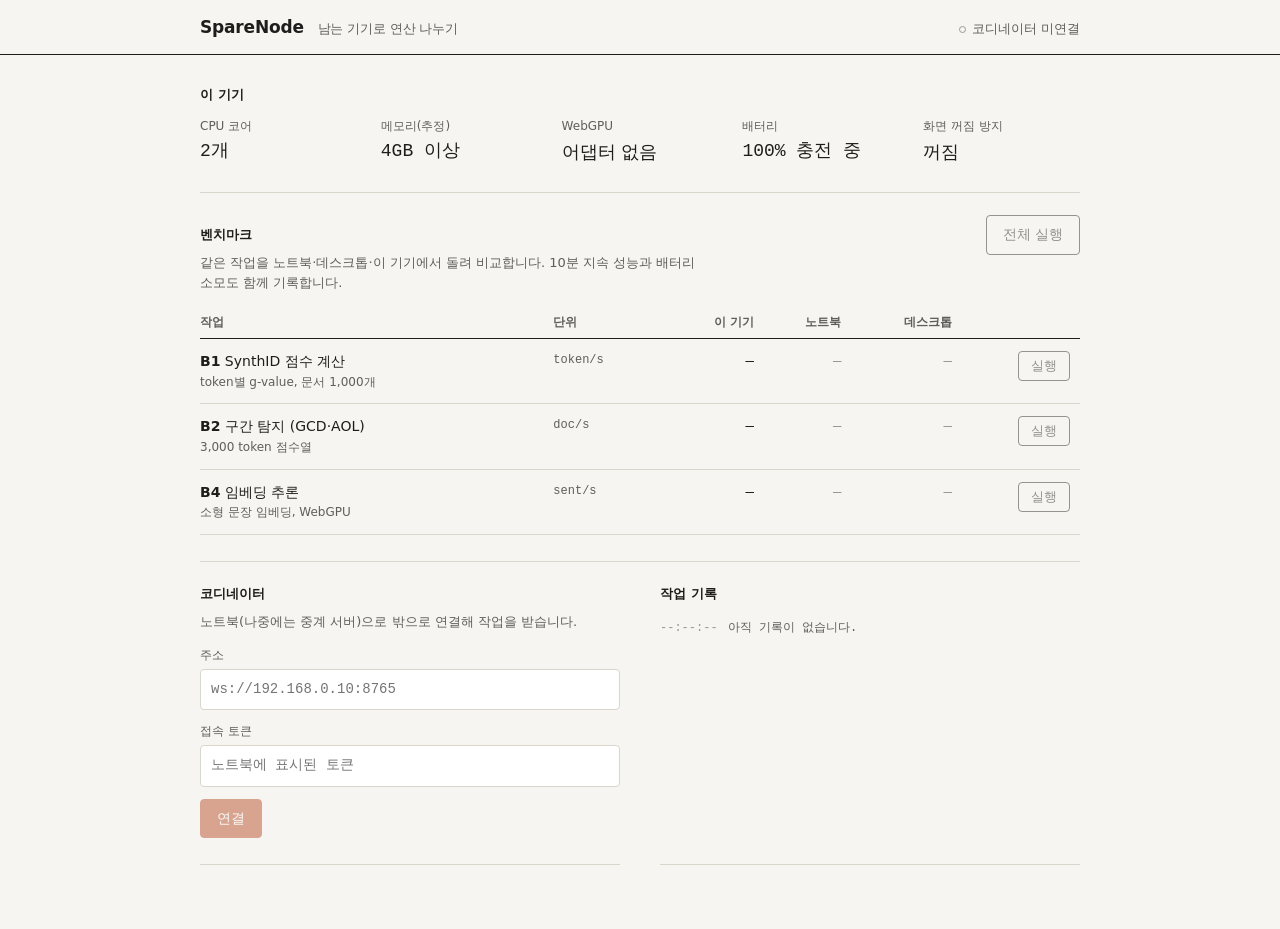
==== index.html @ 369e5f48 "1단계: SpareNode 화면 (index.html, style.css, app.js) - 이 기기 정보, 벤치마크 표(B1·B2·B4), 코디네이터 설정, 작업 기록 - 그라데" ====
<!DOCTYPE html>
<html lang="ko">
<head>
  <meta charset="UTF-8">
  <meta name="viewport" content="width=device-width, initial-scale=1, viewport-fit=cover">
  <meta name="theme-color" content="#f6f5f1">
  <title>SpareNode</title>
  <!-- 외부 글꼴 없이 기기 기본 글꼴만 사용 -->
  <link rel="stylesheet" href="style.css">
</head>
<body>
  <header class="topbar">
    <div class="topbar-inner">
      <h1 class="app-name">SpareNode <span class="app-sub">남는 기기로 연산 나누기</span></h1>
      <p class="conn" id="connStatus"><span class="dot"></span>코디네이터 미연결</p>
    </div>
  </header>

  <main class="page">
    <!-- 이 기기 정보 -->
    <section class="section" aria-labelledby="h-device">
      <h2 id="h-device">이 기기</h2>
      <dl class="spec">
        <div><dt>CPU 코어</dt><dd id="specCores" class="num">—</dd></div>
        <div><dt>메모리(추정)</dt><dd id="specMem" class="num">—</dd></div>
        <div><dt>WebGPU</dt><dd id="specGpu">확인 중</dd></div>
        <div><dt>배터리</dt><dd id="specBattery" class="num">—</dd></div>
        <div><dt>화면 꺼짐 방지</dt><dd>꺼짐</dd></div>
      </dl>
    </section>

    <!-- 벤치마크 -->
    <section class="section" aria-labelledby="h-bench">
      <div class="section-head">
        <h2 id="h-bench">벤치마크</h2>
        <button class="btn" type="button" disabled>전체 실행</button>
      </div>
      <p class="note">같은 작업을 노트북·데스크톱·이 기기에서 돌려 비교합니다. 10분 지속 성능과 배터리 소모도 함께 기록합니다.</p>

      <div class="table-wrap">
        <table class="bench">
          <thead>
            <tr>
              <th scope="col">작업</th>
              <th scope="col">단위</th>
              <th scope="col" class="r">이 기기</th>
              <th scope="col" class="r">노트북</th>
              <th scope="col" class="r">데스크톱</th>
              <th scope="col"></th>
            </tr>
          </thead>
          <tbody>
            <tr>
              <td><b>B1</b> SynthID 점수 계산<small>token별 g-value, 문서 1,000개</small></td>
              <td class="unit">token/s</td>
              <td class="r num">—</td>
              <td class="r num muted">—</td>
              <td class="r num muted">—</td>
              <td class="r"><button class="btn-sm" type="button" disabled>실행</button></td>
            </tr>
            <tr>
              <td><b>B2</b> 구간 탐지 (GCD·AOL)<small>3,000 token 점수열</small></td>
              <td class="unit">doc/s</td>
              <td class="r num">—</td>
              <td class="r num muted">—</td>
              <td class="r num muted">—</td>
              <td class="r"><button class="btn-sm" type="button" disabled>실행</button></td>
            </tr>
            <tr>
              <td><b>B4</b> 임베딩 추론<small>소형 문장 임베딩, WebGPU</small></td>
              <td class="unit">sent/s</td>
              <td class="r num">—</td>
              <td class="r num muted">—</td>
              <td class="r num muted">—</td>
              <td class="r"><button class="btn-sm" type="button" disabled>실행</button></td>
            </tr>
          </tbody>
        </table>
      </div>
    </section>

    <div class="two-col">
      <!-- 코디네이터 연결 설정 -->
      <section class="section" aria-labelledby="h-coord">
        <h2 id="h-coord">코디네이터</h2>
        <p class="note">노트북(나중에는 중계 서버)으로 밖으로 연결해 작업을 받습니다.</p>
        <form class="form" onsubmit="return false">
          <label>주소
            <input type="text" placeholder="ws://192.168.0.10:8765" autocomplete="off" spellcheck="false">
          </label>
          <label>접속 토큰
            <input type="password" placeholder="노트북에 표시된 토큰" autocomplete="off">
          </label>
          <button class="btn" type="submit" disabled>연결</button>
        </form>
      </section>

      <!-- 작업 기록 -->
      <section class="section" aria-labelledby="h-log">
        <h2 id="h-log">작업 기록</h2>
        <ol class="log" id="log">
          <li><time>--:--:--</time>아직 기록이 없습니다.</li>
        </ol>
      </section>
    </div>
  </main>

  <script src="app.js"></script>
</body>
</html>
---- style.css ----
/* SpareNode - 화면 스타일
   원칙: 도구처럼 보이게. 그라데이션·그림자·글로우 없음, 강조색 1개,
   카드 대신 구분선, 숫자는 고정폭. 외부 글꼴 없이 기기 기본 글꼴만 사용. */

:root {
  --font: system-ui, -apple-system, BlinkMacSystemFont, "Apple SD Gothic Neo",
          "Malgun Gothic", "맑은 고딕", "Noto Sans KR", "Segoe UI", Roboto, sans-serif;
  --mono: ui-monospace, SFMono-Regular, "Cascadia Mono", Consolas, "D2Coding",
          "Roboto Mono", monospace;

  --paper: #f6f5f1;      /* 종이 느낌의 바탕 */
  --ink: #1d1d1b;        /* 본문 */
  --ink-2: #5f5e58;      /* 보조 글씨 */
  --ink-3: #9a988f;      /* 빈 값·비활성 */
  --rule: #d9d6cc;       /* 구분선 */
  --field: #ffffff;
  --accent: #b4441b;     /* 유일한 강조색: 실행 중·주요 버튼 */
}

* { box-sizing: border-box; }

html, body { margin: 0; }

body {
  font-family: var(--font);
  font-size: 15px;
  line-height: 1.55;
  background: var(--paper);
  color: var(--ink);
  -webkit-font-smoothing: antialiased;
  word-break: keep-all;
}

button, input { font: inherit; color: inherit; }

/* ---------- 상단 줄 ---------- */
.topbar {
  border-bottom: 1px solid var(--ink);
  padding-top: env(safe-area-inset-top);
}

.topbar-inner {
  max-width: 920px;
  margin: 0 auto;
  padding: 14px 20px;
  display: flex;
  align-items: baseline;
  justify-content: space-between;
  gap: 12px;
  flex-wrap: wrap;
}

.app-name {
  margin: 0;
  font-size: 17px;
  font-weight: 700;
  letter-spacing: -0.01em;
}

.app-sub {
  margin-left: 8px;
  font-size: 13px;
  font-weight: 400;
  color: var(--ink-2);
}

.conn {
  margin: 0;
  font-size: 13px;
  color: var(--ink-2);
  display: flex;
  align-items: center;
  gap: 6px;
}

.dot {
  width: 7px;
  height: 7px;
  border-radius: 50%;
  border: 1px solid var(--ink-3);
}

.conn.online .dot { background: var(--accent); border-color: var(--accent); }

/* ---------- 본문 ---------- */
.page {
  max-width: 920px;
  margin: 0 auto;
  padding: 8px 20px 64px;
}

.section {
  padding: 22px 0 26px;
  border-bottom: 1px solid var(--rule);
}

.section h2 {
  margin: 0 0 12px;
  font-size: 13px;
  font-weight: 700;
  color: var(--ink);
}

.section-head {
  display: flex;
  align-items: baseline;
  justify-content: space-between;
}

.note {
  margin: -4px 0 14px;
  font-size: 13px;
  color: var(--ink-2);
  max-width: 60ch;
}

.num {
  font-family: var(--mono);
  font-variant-numeric: tabular-nums;
}

.muted { color: var(--ink-3); }

/* 기기 사양: 표 대신 한 줄 읽기 */
.spec {
  margin: 0;
  display: grid;
  grid-template-columns: repeat(auto-fit, minmax(140px, 1fr));
  gap: 12px 24px;
}

.spec dt {
  font-size: 12px;
  color: var(--ink-2);
}

.spec dd {
  margin: 2px 0 0;
  font-size: 18px;
}

/* 벤치마크 표 */
.table-wrap { overflow-x: auto; }

.bench {
  width: 100%;
  border-collapse: collapse;
  font-size: 14px;
}

.bench th {
  font-size: 12px;
  font-weight: 600;
  color: var(--ink-2);
  text-align: left;
  padding: 6px 10px 6px 0;
  border-bottom: 1px solid var(--ink);
  white-space: nowrap;
}

.bench td {
  padding: 12px 10px 12px 0;
  border-bottom: 1px solid var(--rule);
  vertical-align: top;
}

.bench td small {
  display: block;
  font-size: 12px;
  color: var(--ink-2);
}

.bench .unit {
  font-family: var(--mono);
  font-size: 12px;
  color: var(--ink-2);
  white-space: nowrap;
}

.bench .r { text-align: right; }

/* 버튼: 테두리만, 주요 버튼만 강조색 */
.btn,
.btn-sm {
  border: 1px solid var(--ink);
  background: transparent;
  border-radius: 4px;
  cursor: pointer;
}

.btn { padding: 8px 16px; font-size: 14px; }
.btn-sm { padding: 4px 12px; font-size: 13px; }

.btn:hover:not(:disabled),
.btn-sm:hover:not(:disabled) {
  background: var(--ink);
  color: var(--paper);
}

.form .btn {
  background: var(--accent);
  border-color: var(--accent);
  color: #fff;
}

button:disabled {
  cursor: not-allowed;
  opacity: 0.45;
}

/* 2열: 코디네이터 / 작업 기록 */
.two-col {
  display: grid;
  grid-template-columns: 1fr 1fr;
  column-gap: 40px;
}

.form {
  display: flex;
  flex-direction: column;
  gap: 12px;
  align-items: flex-start;
}

.form label {
  display: flex;
  flex-direction: column;
  gap: 4px;
  width: 100%;
  font-size: 12px;
  color: var(--ink-2);
}

.form input {
  width: 100%;
  padding: 9px 10px;
  border: 1px solid var(--rule);
  border-radius: 4px;
  background: var(--field);
  font-family: var(--mono);
  font-size: 14px;
  color: var(--ink);
}

.form input:focus {
  outline: none;
  border-color: var(--ink);
}

.log {
  list-style: none;
  margin: 0;
  padding: 0;
  font-family: var(--mono);
  font-size: 12px;
  color: var(--ink-2);
  max-height: 220px;
  overflow-y: auto;
}

.log li { padding: 3px 0; }

.log time {
  color: var(--ink-3);
  margin-right: 10px;
}

/* ---------- 휴대폰 ---------- */
@media (max-width: 720px) {
  .two-col { grid-template-columns: 1fr; }

  .page { padding: 0 16px 48px; }
  .topbar-inner { padding: 12px 16px; }

  .app-sub { display: block; margin: 2px 0 0; }

  .btn { padding: 11px 18px; }
  .btn-sm { padding: 8px 14px; }

  /* 좁은 화면에서는 비교 열(노트북·데스크톱)을 숨기고 이 기기 값만 */
  .bench th:nth-child(4), .bench td:nth-child(4),
  .bench th:nth-child(5), .bench td:nth-child(5) { display: none; }
}
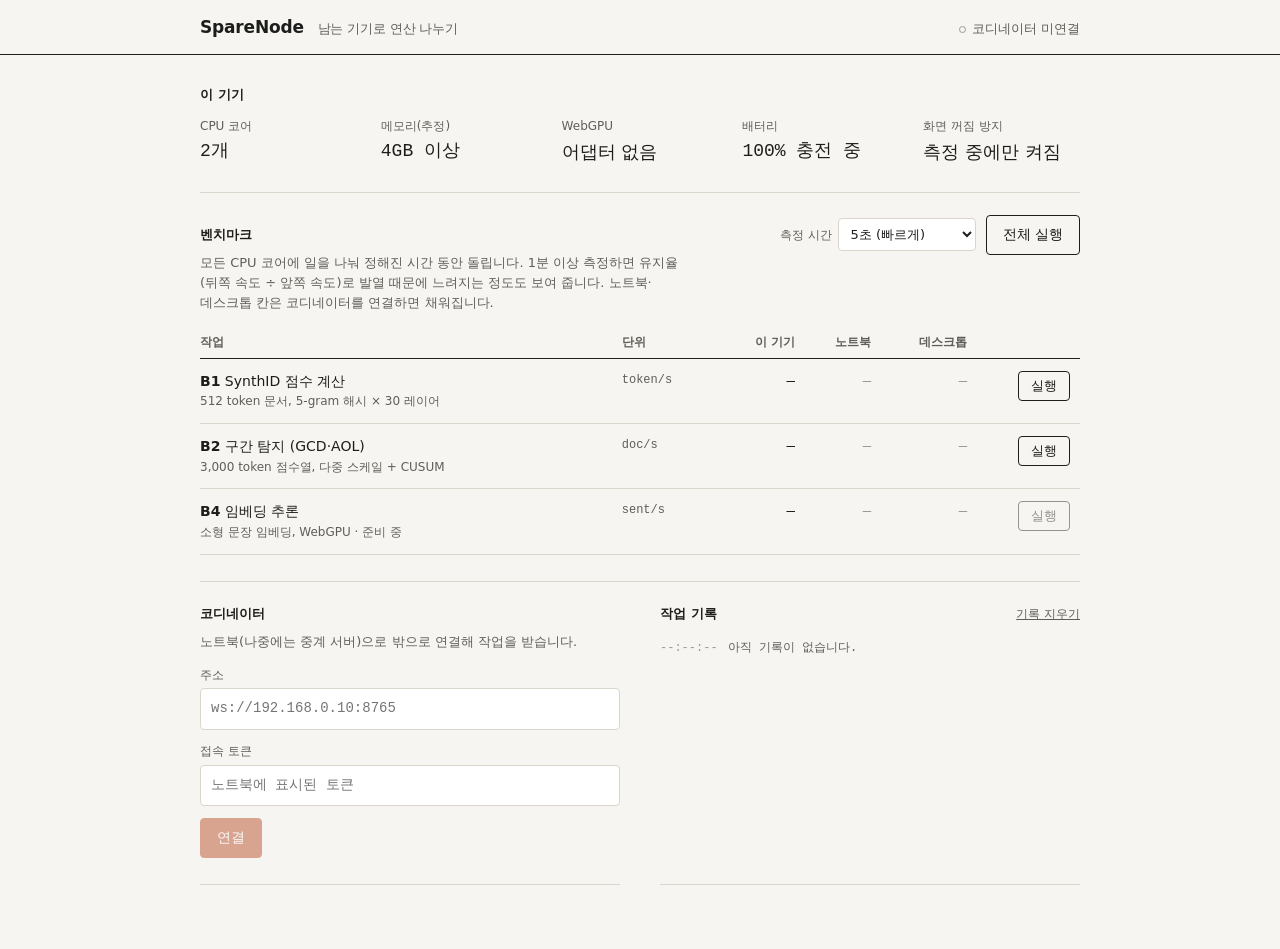
==== commit 505e1fe9: "2단계: B1·B2 벤치마크 실행과 결과 저장 - bench-worker.js: SynthID 점수 계산(5-gram 해시 x 30 레이어), GCD·AOL 구간 탐지 - CPU " ====
--- a/index.html
+++ b/index.html
@@ -25,7 +25,7 @@
         <div><dt>메모리(추정)</dt><dd id="specMem" class="num">—</dd></div>
         <div><dt>WebGPU</dt><dd id="specGpu">확인 중</dd></div>
         <div><dt>배터리</dt><dd id="specBattery" class="num">—</dd></div>
-        <div><dt>화면 꺼짐 방지</dt><dd>꺼짐</dd></div>
+        <div><dt>화면 꺼짐 방지</dt><dd id="specWake">측정 중에만 켜짐</dd></div>
       </dl>
     </section>
 
@@ -33,9 +33,19 @@
     <section class="section" aria-labelledby="h-bench">
       <div class="section-head">
         <h2 id="h-bench">벤치마크</h2>
-        <button class="btn" type="button" disabled>전체 실행</button>
+        <div class="controls">
+          <label class="sel">측정 시간
+            <select id="duration">
+              <option value="5">5초 (빠르게)</option>
+              <option value="60">1분</option>
+              <option value="600">10분 (지속 성능)</option>
+            </select>
+          </label>
+          <button class="btn" type="button" id="runAll">전체 실행</button>
+        </div>
       </div>
-      <p class="note">같은 작업을 노트북·데스크톱·이 기기에서 돌려 비교합니다. 10분 지속 성능과 배터리 소모도 함께 기록합니다.</p>
+      <p class="note">모든 CPU 코어에 일을 나눠 정해진 시간 동안 돌립니다. 1분 이상 측정하면 유지율(뒤쪽 속도 ÷ 앞쪽 속도)로 발열 때문에 느려지는 정도도 보여 줍니다. 노트북·데스크톱 칸은 코디네이터를 연결하면 채워집니다.</p>
+      <p class="warn" id="fileWarn" hidden>파일을 직접 열면(file://) 브라우저가 계산용 워커를 막습니다. 폴더에서 <code>py -m http.server 8000</code>을 실행하고 <code>http://localhost:8000</code>으로 열어 주세요.</p>
 
       <div class="table-wrap">
         <table class="bench">
@@ -51,23 +61,23 @@
           </thead>
           <tbody>
             <tr>
-              <td><b>B1</b> SynthID 점수 계산<small>token별 g-value, 문서 1,000개</small></td>
+              <td><b>B1</b> SynthID 점수 계산<small>512 token 문서, 5-gram 해시 × 30 레이어</small></td>
               <td class="unit">token/s</td>
-              <td class="r num">—</td>
+              <td class="r num" id="res-b1">—</td>
               <td class="r num muted">—</td>
               <td class="r num muted">—</td>
-              <td class="r"><button class="btn-sm" type="button" disabled>실행</button></td>
+              <td class="r"><button class="btn-sm" type="button" data-bench="b1">실행</button></td>
             </tr>
             <tr>
-              <td><b>B2</b> 구간 탐지 (GCD·AOL)<small>3,000 token 점수열</small></td>
+              <td><b>B2</b> 구간 탐지 (GCD·AOL)<small>3,000 token 점수열, 다중 스케일 + CUSUM</small></td>
               <td class="unit">doc/s</td>
-              <td class="r num">—</td>
+              <td class="r num" id="res-b2">—</td>
               <td class="r num muted">—</td>
               <td class="r num muted">—</td>
-              <td class="r"><button class="btn-sm" type="button" disabled>실행</button></td>
+              <td class="r"><button class="btn-sm" type="button" data-bench="b2">실행</button></td>
             </tr>
             <tr>
-              <td><b>B4</b> 임베딩 추론<small>소형 문장 임베딩, WebGPU</small></td>
+              <td><b>B4</b> 임베딩 추론<small>소형 문장 임베딩, WebGPU · 준비 중</small></td>
               <td class="unit">sent/s</td>
               <td class="r num">—</td>
               <td class="r num muted">—</td>
@@ -97,7 +107,10 @@
 
       <!-- 작업 기록 -->
       <section class="section" aria-labelledby="h-log">
-        <h2 id="h-log">작업 기록</h2>
+        <div class="section-head">
+          <h2 id="h-log">작업 기록</h2>
+          <button class="link-btn" type="button" id="clearLog">기록 지우기</button>
+        </div>
         <ol class="log" id="log">
           <li><time>--:--:--</time>아직 기록이 없습니다.</li>
         </ol>
--- a/style.css
+++ b/style.css
@@ -281,3 +281,65 @@
   .bench th:nth-child(4), .bench td:nth-child(4),
   .bench th:nth-child(5), .bench td:nth-child(5) { display: none; }
 }
+
+/* ---------- 2단계: 실행 조작부·결과 ---------- */
+.controls {
+  display: flex;
+  align-items: center;
+  gap: 10px;
+  flex-wrap: wrap;
+  justify-content: flex-end;
+}
+
+.sel {
+  display: flex;
+  align-items: center;
+  gap: 6px;
+  font-size: 12px;
+  color: var(--ink-2);
+}
+
+.sel select {
+  padding: 7px 8px;
+  border: 1px solid var(--rule);
+  border-radius: 4px;
+  background: var(--field);
+  font: inherit;
+  font-size: 13px;
+  color: var(--ink);
+}
+
+.warn {
+  margin: 0 0 14px;
+  padding: 8px 10px;
+  border-left: 2px solid var(--accent);
+  font-size: 13px;
+  color: var(--ink);
+  background: var(--field);
+}
+
+.warn code { font-family: var(--mono); font-size: 12px; }
+
+.bench td.num small {
+  font-family: var(--font);
+  white-space: nowrap;
+}
+
+.bench td.running { color: var(--accent); }
+
+.btn-sm.running,
+.btn.running {
+  border-color: var(--accent);
+  color: var(--accent);
+  opacity: 1;
+}
+
+.link-btn {
+  border: none;
+  background: none;
+  padding: 0;
+  font-size: 12px;
+  color: var(--ink-2);
+  text-decoration: underline;
+  cursor: pointer;
+}
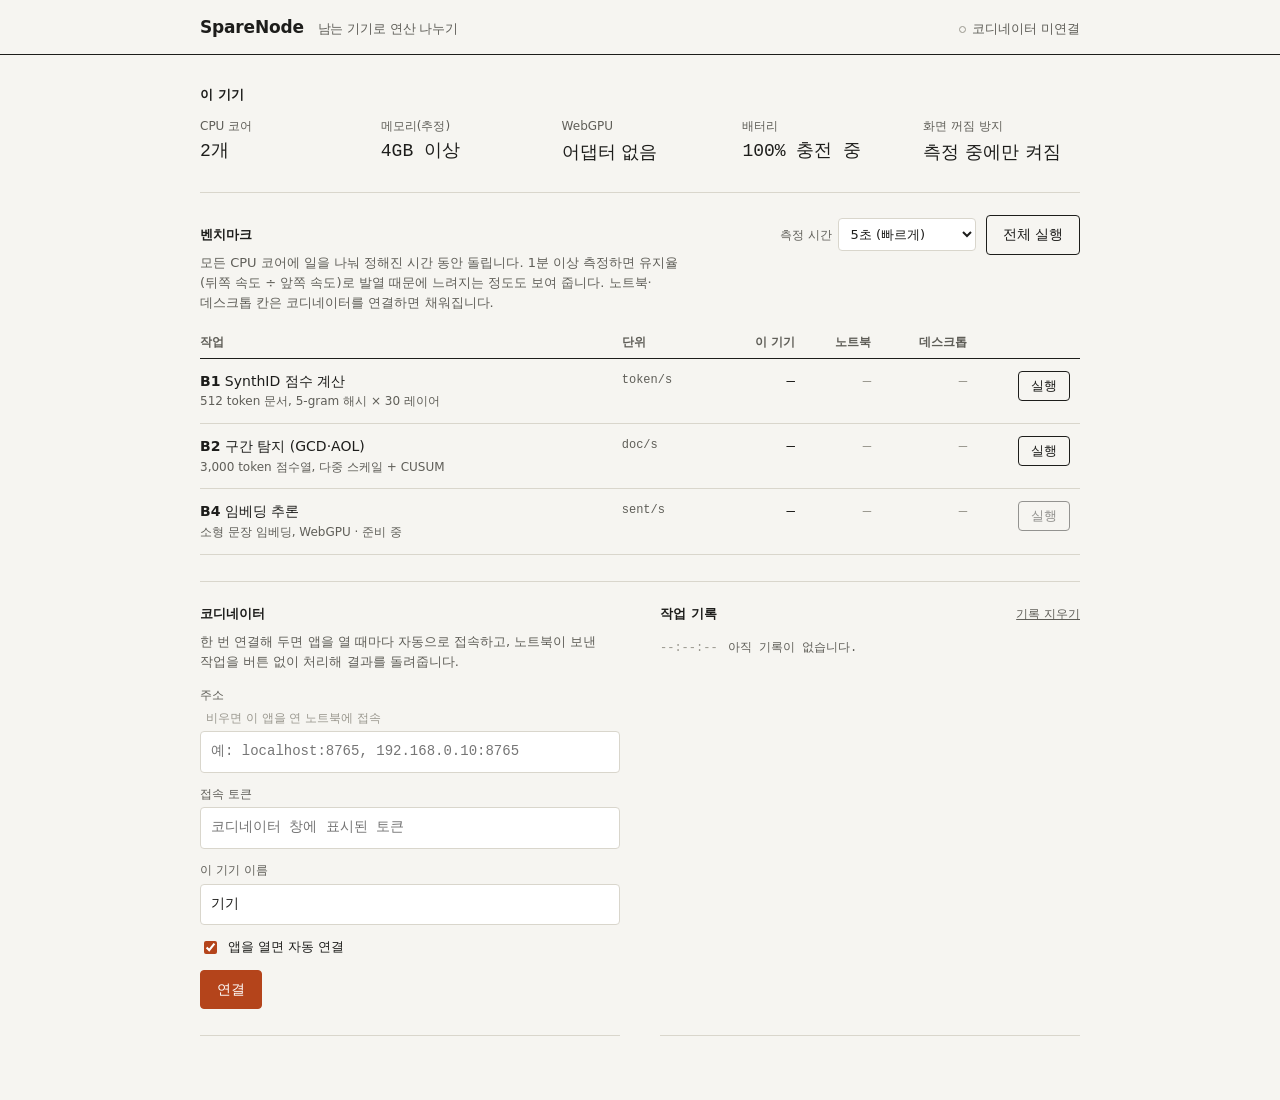
==== commit ab4eec8b: "확장: 코디네이터와 자동 작업 처리 - coordinator.py: 표준 라이브러리만으로 만든 WebSocket 서버. 작업을 묶음으로 나눠   빈 코어가 있는 기기에 자동 배정," ====
--- a/index.html
+++ b/index.html
@@ -5,6 +5,14 @@
   <meta name="viewport" content="width=device-width, initial-scale=1, viewport-fit=cover">
   <meta name="theme-color" content="#f6f5f1">
   <title>SpareNode</title>
+  <link rel="manifest" href="manifest.json">
+  <link rel="icon" type="image/png" sizes="192x192" href="icons/icon-192.png">
+  <!-- 아이폰 홈 화면용 -->
+  <link rel="apple-touch-icon" href="icons/apple-touch-icon.png">
+  <meta name="apple-mobile-web-app-capable" content="yes">
+  <meta name="mobile-web-app-capable" content="yes">
+  <meta name="apple-mobile-web-app-status-bar-style" content="default">
+  <meta name="apple-mobile-web-app-title" content="SpareNode">
   <!-- 외부 글꼴 없이 기기 기본 글꼴만 사용 -->
   <link rel="stylesheet" href="style.css">
 </head>
@@ -27,6 +35,27 @@
         <div><dt>배터리</dt><dd id="specBattery" class="num">—</dd></div>
         <div><dt>화면 꺼짐 방지</dt><dd id="specWake">측정 중에만 켜짐</dd></div>
       </dl>
+    </section>
+
+    <!-- 연결된 기기 (코디네이터에 연결되면 표시) -->
+    <section class="section" id="clusterSection" aria-labelledby="h-cluster" hidden>
+      <div class="section-head">
+        <h2 id="h-cluster">연결된 기기</h2>
+        <p class="job-line" id="jobLine"></p>
+      </div>
+      <div class="table-wrap">
+        <table class="bench nodes">
+          <thead>
+            <tr>
+              <th scope="col">기기</th>
+              <th scope="col" class="r">코어</th>
+              <th scope="col" class="r">처리 중</th>
+              <th scope="col" class="r">처리한 묶음</th>
+            </tr>
+          </thead>
+          <tbody id="nodeRows"></tbody>
+        </table>
+      </div>
     </section>
 
     <!-- 벤치마크 -->
@@ -93,15 +122,22 @@
       <!-- 코디네이터 연결 설정 -->
       <section class="section" aria-labelledby="h-coord">
         <h2 id="h-coord">코디네이터</h2>
-        <p class="note">노트북(나중에는 중계 서버)으로 밖으로 연결해 작업을 받습니다.</p>
-        <form class="form" onsubmit="return false">
-          <label>주소
-            <input type="text" placeholder="ws://192.168.0.10:8765" autocomplete="off" spellcheck="false">
+        <p class="note">한 번 연결해 두면 앱을 열 때마다 자동으로 접속하고, 노트북이 보낸 작업을 버튼 없이 처리해 결과를 돌려줍니다.</p>
+        <form class="form" id="coordForm">
+          <label>주소 <span class="hint">비우면 이 앱을 연 노트북에 접속</span>
+            <input type="text" id="coordUrl" placeholder="예: localhost:8765, 192.168.0.10:8765" autocomplete="off" spellcheck="false" inputmode="url">
           </label>
           <label>접속 토큰
-            <input type="password" placeholder="노트북에 표시된 토큰" autocomplete="off">
+            <input type="password" id="coordToken" placeholder="코디네이터 창에 표시된 토큰" autocomplete="off">
           </label>
-          <button class="btn" type="submit" disabled>연결</button>
+          <label>이 기기 이름
+            <input type="text" id="nodeName" maxlength="40" autocomplete="off" spellcheck="false">
+          </label>
+          <label class="check"><input type="checkbox" id="autoConnect" checked> 앱을 열면 자동 연결</label>
+          <div class="form-actions">
+            <button class="btn" type="submit" id="connectBtn">연결</button>
+            <button class="btn-sm" type="button" id="disconnectBtn" hidden>연결 끊기</button>
+          </div>
         </form>
       </section>
 
--- a/style.css
+++ b/style.css
@@ -343,3 +343,57 @@
   text-decoration: underline;
   cursor: pointer;
 }
+
+/* ---------- 확장: 노드 연결 ---------- */
+.hint {
+  margin-left: 6px;
+  color: var(--ink-3);
+}
+
+.form .check {
+  flex-direction: row;
+  align-items: center;
+  gap: 8px;
+  font-size: 13px;
+  color: var(--ink);
+}
+
+.form .check input {
+  width: auto;
+  accent-color: var(--accent);
+}
+
+.form-actions {
+  display: flex;
+  align-items: center;
+  gap: 10px;
+}
+
+.conn.offline .dot { border-color: var(--ink-3); background: transparent; }
+.conn.working .dot { background: var(--accent); border-color: var(--accent); animation: blink 1s steps(2) infinite; }
+
+@keyframes blink { 50% { opacity: 0.3; } }
+
+@media (prefers-reduced-motion: reduce) {
+  .conn.working .dot { animation: none; }
+}
+
+.job-line {
+  margin: 0;
+  font-size: 12px;
+  color: var(--ink-2);
+  font-family: var(--mono);
+}
+
+.nodes tr.me td:first-child::after {
+  content: " (이 기기)";
+  color: var(--ink-3);
+  font-size: 12px;
+}
+
+.nodes td.paused { color: var(--ink-3); }
+
+@media (max-width: 720px) {
+  .nodes th:nth-child(4), .nodes td:nth-child(4),
+  .nodes th:nth-child(5), .nodes td:nth-child(5) { display: table-cell; }
+}
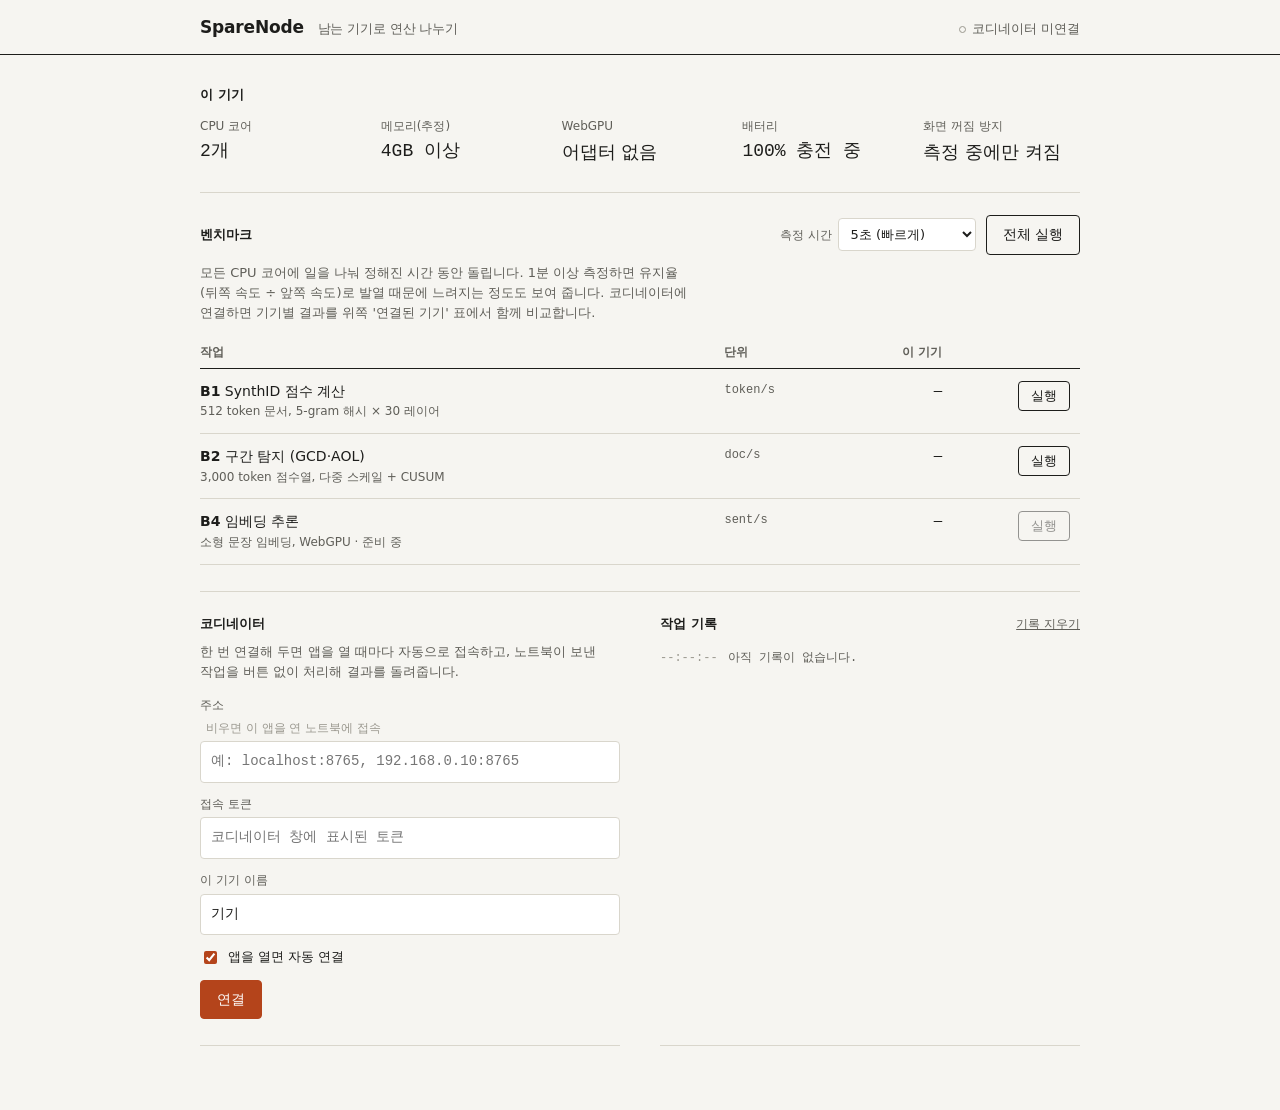
==== commit 6e112ac8: "연결된 기기 표에 기기별 벤치마크 결과 표시 - 노드가 벤치마크 결과를 코디네이터에 보고, 연결된 기기 표에서 B1·B2 비교 - 벤치마크 표의 빈 노트북·데스크톱 열 제거 - 휴" ====
--- a/index.html
+++ b/index.html
@@ -49,6 +49,8 @@
             <tr>
               <th scope="col">기기</th>
               <th scope="col" class="r">코어</th>
+              <th scope="col" class="r">B1 token/s</th>
+              <th scope="col" class="r">B2 doc/s</th>
               <th scope="col" class="r">처리 중</th>
               <th scope="col" class="r">처리한 묶음</th>
             </tr>
@@ -73,7 +75,7 @@
           <button class="btn" type="button" id="runAll">전체 실행</button>
         </div>
       </div>
-      <p class="note">모든 CPU 코어에 일을 나눠 정해진 시간 동안 돌립니다. 1분 이상 측정하면 유지율(뒤쪽 속도 ÷ 앞쪽 속도)로 발열 때문에 느려지는 정도도 보여 줍니다. 노트북·데스크톱 칸은 코디네이터를 연결하면 채워집니다.</p>
+      <p class="note">모든 CPU 코어에 일을 나눠 정해진 시간 동안 돌립니다. 1분 이상 측정하면 유지율(뒤쪽 속도 ÷ 앞쪽 속도)로 발열 때문에 느려지는 정도도 보여 줍니다. 코디네이터에 연결하면 기기별 결과를 위쪽 '연결된 기기' 표에서 함께 비교합니다.</p>
       <p class="warn" id="fileWarn" hidden>파일을 직접 열면(file://) 브라우저가 계산용 워커를 막습니다. 폴더에서 <code>py -m http.server 8000</code>을 실행하고 <code>http://localhost:8000</code>으로 열어 주세요.</p>
 
       <div class="table-wrap">
@@ -83,8 +85,6 @@
               <th scope="col">작업</th>
               <th scope="col">단위</th>
               <th scope="col" class="r">이 기기</th>
-              <th scope="col" class="r">노트북</th>
-              <th scope="col" class="r">데스크톱</th>
               <th scope="col"></th>
             </tr>
           </thead>
@@ -93,24 +93,18 @@
               <td><b>B1</b> SynthID 점수 계산<small>512 token 문서, 5-gram 해시 × 30 레이어</small></td>
               <td class="unit">token/s</td>
               <td class="r num" id="res-b1">—</td>
-              <td class="r num muted">—</td>
-              <td class="r num muted">—</td>
               <td class="r"><button class="btn-sm" type="button" data-bench="b1">실행</button></td>
             </tr>
             <tr>
               <td><b>B2</b> 구간 탐지 (GCD·AOL)<small>3,000 token 점수열, 다중 스케일 + CUSUM</small></td>
               <td class="unit">doc/s</td>
               <td class="r num" id="res-b2">—</td>
-              <td class="r num muted">—</td>
-              <td class="r num muted">—</td>
               <td class="r"><button class="btn-sm" type="button" data-bench="b2">실행</button></td>
             </tr>
             <tr>
               <td><b>B4</b> 임베딩 추론<small>소형 문장 임베딩, WebGPU · 준비 중</small></td>
               <td class="unit">sent/s</td>
               <td class="r num">—</td>
-              <td class="r num muted">—</td>
-              <td class="r num muted">—</td>
               <td class="r"><button class="btn-sm" type="button" disabled>실행</button></td>
             </tr>
           </tbody>
--- a/style.css
+++ b/style.css
@@ -277,9 +277,6 @@
   .btn { padding: 11px 18px; }
   .btn-sm { padding: 8px 14px; }
 
-  /* 좁은 화면에서는 비교 열(노트북·데스크톱)을 숨기고 이 기기 값만 */
-  .bench th:nth-child(4), .bench td:nth-child(4),
-  .bench th:nth-child(5), .bench td:nth-child(5) { display: none; }
 }
 
 /* ---------- 2단계: 실행 조작부·결과 ---------- */
@@ -394,6 +391,16 @@
 .nodes td.paused { color: var(--ink-3); }
 
 @media (max-width: 720px) {
-  .nodes th:nth-child(4), .nodes td:nth-child(4),
-  .nodes th:nth-child(5), .nodes td:nth-child(5) { display: table-cell; }
-}
+  /* 좁은 화면에서는 '처리 중' 열을 숨긴다 (상단 상태 줄에 이미 표시) */
+  .nodes th:nth-child(5), .nodes td:nth-child(5) { display: none; }
+  .nodes th, .nodes td { padding-right: 6px; }
+}
+
+/* 제목 줄에 버튼이 있을 때 아래 설명과 겹치지 않게 */
+.section-head {
+  flex-wrap: wrap;
+  gap: 8px 12px;
+  margin-bottom: 12px;
+}
+
+.section-head h2 { margin-bottom: 0; }
